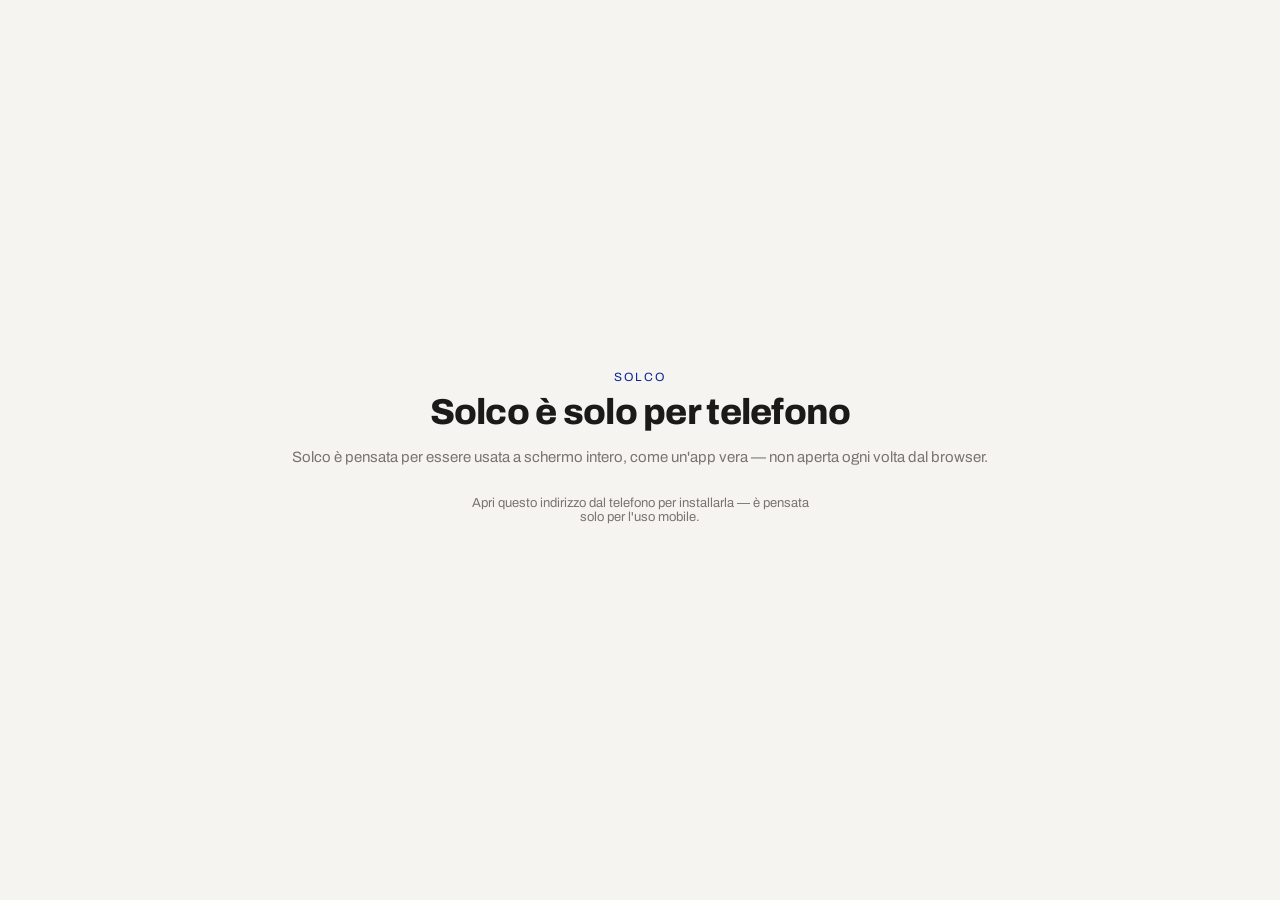
==== index.html @ b0c0eb14 "Add files via upload" ====
<!DOCTYPE html>
<html lang="it">
<head>
<meta charset="utf-8">
<meta name="viewport" content="width=device-width, initial-scale=1, viewport-fit=cover">
<title>Solco — Libreria</title>
<link rel="manifest" href="/manifest.json">
<link rel="apple-touch-icon" href="/assets/icon-192.png">
<meta name="apple-mobile-web-app-capable" content="yes">
<meta name="apple-mobile-web-app-status-bar-style" content="black-translucent">
<meta name="theme-color" content="#1c1a19">
<link rel="stylesheet" href="/assets/style.css">
<script>
  if (!(window.matchMedia('(display-mode: standalone)').matches || window.navigator.standalone)) {
    location.replace('/install.html');
  }
</script>
</head>
<body>
<div class="screen">
  <div class="topbar">
    <h1>Libreria</h1>
    <button class="icon-btn" id="profile-btn" aria-label="Profilo e impostazioni">☰</button>
  </div>

  <input class="input" id="search-input" placeholder="Cerca artista, titolo, etichetta…" style="font-size:15px">

  <div id="stat-row" class="stat-row" style="display:none">
    <div class="stat"><div class="stat-label">Dischi</div><div class="stat-value" id="stat-count">—</div></div>
    <div class="stat"><div class="stat-label">Valore</div><div class="stat-value" id="stat-value">—</div></div>
    <div class="stat"><div class="stat-label">Media</div><div class="stat-value" id="stat-avg">—</div></div>
  </div>

  <div class="chip-row" id="chip-row"></div>

  <div id="grid" class="grid"></div>
  <div id="empty-state" class="empty-state" style="display:none">
    <h3>Nessun disco ancora</h3>
    <p>Tocca "Scansiona" per aggiungere il primo vinile alla libreria.</p>
  </div>
</div>

<button class="fab" id="scan-fab" aria-label="Scansiona">◎</button>

<nav class="tabbar">
  <button class="tab active"><span class="tab-icon">▤</span>Libreria</button>
  <a class="tab" href="/statistiche.html"><span class="tab-icon">◆</span>Statistiche</a>
  <a class="tab" href="/cerca.html"><span class="tab-icon">☆</span>Da cercare</a>
</nav>

<!-- pannello profilo / impostazioni (dietro l'icona, non sempre in vista) -->
<div class="sheet-backdrop" id="sheet-backdrop"></div>
<div class="sheet" id="profile-sheet">
  <div class="sheet-handle"></div>
  <h3 id="profile-username">—</h3>
  <div id="admin-link-wrap" style="display:none">
    <a href="/admin.html" class="btn btn-secondary btn-block">Gestisci utenti e inviti</a>
  </div>
  <button class="btn btn-outline btn-block" id="logout-btn">Esci</button>
</div>

<script src="/assets/app.js"></script>
<script>
  let allAlbums = [];
  let activeChip = 'Tutti';

  function renderGrid() {
    const q = document.getElementById('search-input').value.trim().toLowerCase();
    let filtered = allAlbums;
    if (activeChip !== 'Tutti') filtered = filtered.filter(a => a.genre === activeChip);
    if (q) filtered = filtered.filter(a =>
      [a.artist, a.title, a.label].filter(Boolean).some(v => v.toLowerCase().includes(q))
    );

    const grid = document.getElementById('grid');
    const empty = document.getElementById('empty-state');
    if (allAlbums.length === 0) { grid.style.display = 'none'; empty.style.display = 'block'; return; }
    empty.style.display = 'none';
    grid.style.display = 'grid';

    grid.innerHTML = filtered.map(a => `
      <a class="record-card" href="/disco.html?id=${a.id}">
        <div class="record-cover" style="background:${coverColorFor(a)};color:#fff">
          <div class="cover-title">${a.title}</div>
        </div>
        <div class="record-artist">${a.artist}</div>
        <div class="record-meta"><span>${a.condition_media}</span><span>${formatEuro(a.value_estimate)}</span></div>
      </a>
    `).join('');
  }

  function renderChips() {
    const genres = [...new Set(allAlbums.map(a => a.genre).filter(Boolean))];
    const chips = ['Tutti', ...genres];
    document.getElementById('chip-row').innerHTML = chips.map(g =>
      `<button class="chip ${g === activeChip ? 'active' : ''}" data-genre="${g}">${g}</button>`
    ).join('');
    document.querySelectorAll('.chip').forEach(el => el.addEventListener('click', () => {
      activeChip = el.dataset.genre;
      haptic(HAPTIC.tap);
      renderChips(); renderGrid();
    }));
  }

  async function init() {
    const me = await loadCurrentUser();
    if (me) {
      document.getElementById('profile-username').textContent = me.username;
      if (me.role === 'Amministratore') document.getElementById('admin-link-wrap').style.display = 'block';
    }
    try {
      const [albumData, statsData] = await Promise.all([api('/api/album'), api('/api/stats')]);
      allAlbums = albumData.albums;
      renderChips();
      renderGrid();
      if (statsData.count > 0) {
        document.getElementById('stat-row').style.display = 'flex';
        document.getElementById('stat-count').textContent = statsData.count;
        document.getElementById('stat-value').textContent = formatEuro(statsData.total_value);
        document.getElementById('stat-avg').textContent = statsData.avg_condition;
      }
    } catch (err) { toast(err.message); }
  }
  init();

  document.getElementById('search-input').addEventListener('input', debounce(renderGrid, 150));
  document.getElementById('scan-fab').addEventListener('click', () => { haptic(HAPTIC.tap); location.href = '/scansione.html'; });
  document.getElementById('profile-btn').addEventListener('click', () => openSheet('profile-sheet'));
  document.getElementById('sheet-backdrop').addEventListener('click', () => closeSheet('profile-sheet'));
  document.getElementById('logout-btn').addEventListener('click', doLogout);
</script>
</body>
</html>
---- assets/style.css ----
@import url('https://fonts.googleapis.com/css2?family=Archivo:wght@500;800&family=Archivo+Black&display=swap');

:root {
  --color-bg: #f6f4f1;
  --color-surface: #ffffff;
  --color-text: #1c1a19;
  --color-dark: #201e1d;
  --color-neutral-200: #ece9e5;
  --color-neutral-300: #ddd8d2;
  --color-neutral-700: #79746e;
  --color-divider: #e2ddd7;
  --color-accent: #1440d8;
  --color-accent-100: #eef2ff;
  --color-accent-300: #8ba2ff;
  --color-accent-700: #0a2794;
  --color-danger: #b3261e;
  --font-heading: 'Archivo', system-ui, sans-serif;
  --font-body: -apple-system, BlinkMacSystemFont, 'Archivo', system-ui, sans-serif;
  --safe-top: env(safe-area-inset-top, 0px);
  --safe-bottom: env(safe-area-inset-bottom, 0px);
}

* { box-sizing: border-box; }
html, body { margin: 0; padding: 0; -webkit-tap-highlight-color: transparent; }
body {
  background: var(--color-bg);
  color: var(--color-text);
  font-family: var(--font-body);
  overscroll-behavior-y: none;
  min-height: 100vh;
}
h1, h2, h3, h4 { font-family: var(--font-heading); font-weight: 800; margin: 0; letter-spacing: -0.02em; }
p { margin: 0; }
a { color: var(--color-accent-700); text-decoration: none; }
button { font-family: inherit; cursor: pointer; }

/* --- layout --- */
.screen { min-height: 100vh; padding: calc(18px + var(--safe-top)) 20px calc(90px + var(--safe-bottom)); display: flex; flex-direction: column; gap: 18px; }
.screen--no-tabbar { padding-bottom: calc(24px + var(--safe-bottom)); }
.topbar { display: flex; align-items: center; justify-content: space-between; }
.topbar h1 { font-size: 30px; }
.back-link { font-size: 15px; color: var(--color-accent-700); }

/* --- pulsanti --- */
.btn { display: inline-flex; align-items: center; justify-content: center; gap: 8px; border: none; border-radius: 3px; font-family: var(--font-heading); font-weight: 800; font-size: 15px; min-height: 48px; padding: 0 20px; transition: transform .08s ease, opacity .15s ease; }
.btn:active { transform: scale(0.97); }
.btn-primary { background: var(--color-accent); color: #fff; }
.btn-secondary { background: var(--color-neutral-200); color: var(--color-text); }
.btn-outline { background: transparent; color: var(--color-text); border: 1.5px solid var(--color-divider); }
.btn-danger { background: var(--color-danger); color: #fff; }
.btn-block { width: 100%; }
.btn[disabled] { opacity: .5; pointer-events: none; }
.icon-btn { width: 40px; height: 40px; border-radius: 50%; border: none; background: var(--color-neutral-200); display: flex; align-items: center; justify-content: center; font-size: 17px; }

/* --- tag / badge --- */
.tag { display: inline-flex; align-items: center; padding: 5px 10px; border-radius: 3px; font-size: 12px; font-family: var(--font-heading); font-weight: 800; }
.tag-accent { background: var(--color-accent); color: #fff; }
.tag-neutral { background: var(--color-neutral-200); color: var(--color-text); }
.tag-outline { background: transparent; border: 1px solid var(--color-divider); color: var(--color-neutral-700); }

/* --- campi form --- */
.field { display: flex; flex-direction: column; gap: 6px; }
.field label { font-size: 12px; letter-spacing: .08em; text-transform: uppercase; color: var(--color-neutral-700); }
.input, select.input, textarea.input {
  width: 100%; border: 1.5px solid var(--color-divider); border-radius: 3px; background: var(--color-surface);
  padding: 13px 14px; font-size: 16px; color: var(--color-text); font-family: inherit;
}
.input:focus { outline: none; border-color: var(--color-accent); }
textarea.input { resize: vertical; min-height: 80px; }

/* --- stat mini-bar (in cima a libreria) --- */
.stat-row { display: flex; gap: 20px; border-top: 2px solid var(--color-divider); border-bottom: 1px solid var(--color-divider); padding: 12px 0 14px; }
.stat-row .stat + .stat { border-left: 1px solid var(--color-divider); padding-left: 20px; }
.stat-label { font-size: 10px; letter-spacing: .1em; text-transform: uppercase; color: var(--color-neutral-700); margin-bottom: 4px; }
.stat-value { font-family: var(--font-heading); font-weight: 800; font-size: 20px; }

/* --- chip filtri --- */
.chip-row { display: flex; gap: 8px; overflow-x: auto; padding-bottom: 4px; -ms-overflow-style: none; scrollbar-width: none; }
.chip-row::-webkit-scrollbar { display: none; }
.chip { flex: 0 0 auto; padding: 7px 14px; border-radius: 20px; font-size: 13px; background: var(--color-neutral-200); color: var(--color-text); border: none; white-space: nowrap; }
.chip.active { background: var(--color-accent); color: #fff; font-weight: 700; }

/* --- griglia libreria --- */
.grid { display: grid; grid-template-columns: 1fr 1fr; gap: 18px 14px; }
.record-card { display: flex; flex-direction: column; text-align: left; background: none; border: none; padding: 0; }
.record-cover { aspect-ratio: 1; padding: 12px; display: flex; flex-direction: column; justify-content: flex-end; border-radius: 2px; }
.record-cover .cover-title { font-family: var(--font-heading); font-weight: 800; font-size: 16px; line-height: 1.05; }
.record-artist { font-family: var(--font-heading); font-weight: 800; font-size: 13px; margin-top: 8px; }
.record-meta { font-size: 12px; color: var(--color-neutral-700); display: flex; justify-content: space-between; margin-top: 2px; }

/* --- stato vuoto --- */
.empty-state { text-align: center; padding: 48px 24px; color: var(--color-neutral-700); }
.empty-state p { margin-top: 8px; font-size: 14px; }

/* --- floating action button --- */
.fab { position: fixed; right: 20px; bottom: calc(84px + var(--safe-bottom)); background: var(--color-accent); color: #fff; border: none; border-radius: 50%; width: 58px; height: 58px; font-size: 24px; display: flex; align-items: center; justify-content: center; box-shadow: 0 6px 18px rgba(20,64,216,.35); z-index: 20; }
.fab:active { transform: scale(0.94); }

/* --- tab bar inferiore (navigazione principale, l'unica sempre visibile) --- */
.tabbar { position: fixed; left: 0; right: 0; bottom: 0; background: var(--color-surface); border-top: 1px solid var(--color-divider); display: flex; padding-bottom: var(--safe-bottom); z-index: 10; }
.tab { flex: 1; display: flex; flex-direction: column; align-items: center; gap: 3px; padding: 10px 0 8px; background: none; border: none; color: var(--color-neutral-700); font-size: 11px; }
.tab.active { color: var(--color-accent); font-weight: 700; }
.tab .tab-icon { font-size: 19px; }

/* --- pannello secondario / bottom sheet (modifica, elimina, impostazioni) --- */
.sheet-backdrop { position: fixed; inset: 0; background: rgba(28,26,25,.45); z-index: 30; opacity: 0; pointer-events: none; transition: opacity .2s ease; }
.sheet-backdrop.open { opacity: 1; pointer-events: auto; }
.sheet { position: fixed; left: 0; right: 0; bottom: 0; background: var(--color-surface); border-radius: 14px 14px 0 0; padding: 10px 22px calc(26px + var(--safe-bottom)); z-index: 31; transform: translateY(100%); transition: transform .25s cubic-bezier(.32,.72,0,1); display: flex; flex-direction: column; gap: 16px; max-height: 82vh; overflow-y: auto; }
.sheet.open { transform: translateY(0); }
.sheet-handle { width: 36px; height: 4px; background: var(--color-neutral-300); border-radius: 2px; margin: 8px auto 4px; }
.sheet h3 { font-size: 20px; }

/* --- toast (conferma azioni) --- */
.toast { position: fixed; left: 50%; bottom: calc(92px + var(--safe-bottom)); transform: translate(-50%, 10px); background: var(--color-dark); color: #fff; padding: 12px 18px; border-radius: 8px; font-size: 14px; z-index: 40; opacity: 0; transition: opacity .2s ease, transform .2s ease; pointer-events: none; }
.toast.show { opacity: 1; transform: translate(-50%, 0); }

/* --- scheda disco --- */
.disc-cover { aspect-ratio: 1; padding: 24px; display: flex; flex-direction: column; justify-content: space-between; border-radius: 2px; color: #fff; }
.disc-cover .disc-meta-top { font-size: 10px; letter-spacing: .16em; text-transform: uppercase; opacity: .7; }
.disc-cover .disc-title { font-family: var(--font-heading); font-weight: 800; font-size: 34px; line-height: .98; }
.disc-cover .disc-artist { font-size: 14px; opacity: .8; margin-top: 6px; }
.detail-row { border-top: 1px solid var(--color-divider); display: flex; align-items: baseline; justify-content: space-between; padding: 13px 0; font-size: 14px; }
.detail-row:last-of-type { border-bottom: 2px solid var(--color-divider); }
.detail-row .detail-label { color: var(--color-neutral-700); font-size: 13px; }
.detail-value-big { font-family: var(--font-heading); font-weight: 800; font-size: 26px; color: var(--color-accent-700); }

/* --- scansione --- */
.scan-wrap { position: fixed; inset: 0; background: #141312; z-index: 50; display: flex; flex-direction: column; color: #f3f2f2; }
.scan-header { display: flex; align-items: center; justify-content: space-between; padding: calc(18px + var(--safe-top)) 22px 16px; }
.scan-video-wrap { position: relative; flex: 1; overflow: hidden; background: #000; }
.scan-video-wrap video { width: 100%; height: 100%; object-fit: cover; }
.scan-frame { position: absolute; left: 40px; right: 40px; top: 34%; bottom: 34%; pointer-events: none; }
.scan-frame .corner { position: absolute; width: 30px; height: 30px; border-color: var(--color-accent-300); border-style: solid; border-width: 0; }
.scan-frame .tl { top: 0; left: 0; border-top-width: 3px; border-left-width: 3px; }
.scan-frame .tr { top: 0; right: 0; border-top-width: 3px; border-right-width: 3px; }
.scan-frame .bl { bottom: 0; left: 0; border-bottom-width: 3px; border-left-width: 3px; }
.scan-frame .br { bottom: 0; right: 0; border-bottom-width: 3px; border-right-width: 3px; }
.scan-frame.found .corner { border-color: #38d17a; }
.scan-footer { padding: 22px; display: flex; flex-direction: column; gap: 16px; }
.scan-mode-toggle { display: flex; border: 1px solid rgba(243,242,242,.35); border-radius: 3px; overflow: hidden; }
.scan-mode-toggle button { flex: 1; background: none; border: none; color: rgba(243,242,242,.75); padding: 11px 14px; font-size: 13px; }
.scan-mode-toggle button.active { background: var(--color-accent); color: #fff; font-family: var(--font-heading); font-weight: 800; }
.scan-hint { font-size: 14px; line-height: 1.5; color: rgba(243,242,242,.75); }
.scan-status { border-top: 1px solid rgba(243,242,242,.25); padding-top: 14px; display: flex; align-items: center; justify-content: space-between; font-size: 13px; color: rgba(243,242,242,.75); }

/* --- grafici (svg fatti a mano, coerenti col concept) --- */
.chart-block { padding: 4px 0; }
.chart-block h4 { font-size: 16px; margin-bottom: 2px; }
.chart-caption { font-size: 12px; color: var(--color-neutral-700); margin-bottom: 14px; }
.chart-axis-labels { display: flex; justify-content: space-between; font-size: 11px; color: var(--color-neutral-700); margin-top: 8px; border-top: 1px solid var(--color-divider); padding-top: 8px; }
.quality-bar { display: flex; height: 30px; border-radius: 2px; overflow: hidden; margin-bottom: 12px; }

/* --- animazioni feedback --- */
@keyframes pop { 0% { transform: scale(1); } 40% { transform: scale(1.06); } 100% { transform: scale(1); } }
.pop { animation: pop .28s ease; }
@keyframes fade-out { to { opacity: 0; transform: scale(.94); } }
.fading-out { animation: fade-out .18s ease forwards; }

.spinner { width: 22px; height: 22px; border: 3px solid var(--color-neutral-300); border-top-color: var(--color-accent); border-radius: 50%; animation: spin .7s linear infinite; }
@keyframes spin { to { transform: rotate(360deg); } }

.center-msg { display: flex; flex-direction: column; align-items: center; justify-content: center; gap: 12px; padding: 60px 20px; text-align: center; color: var(--color-neutral-700); }
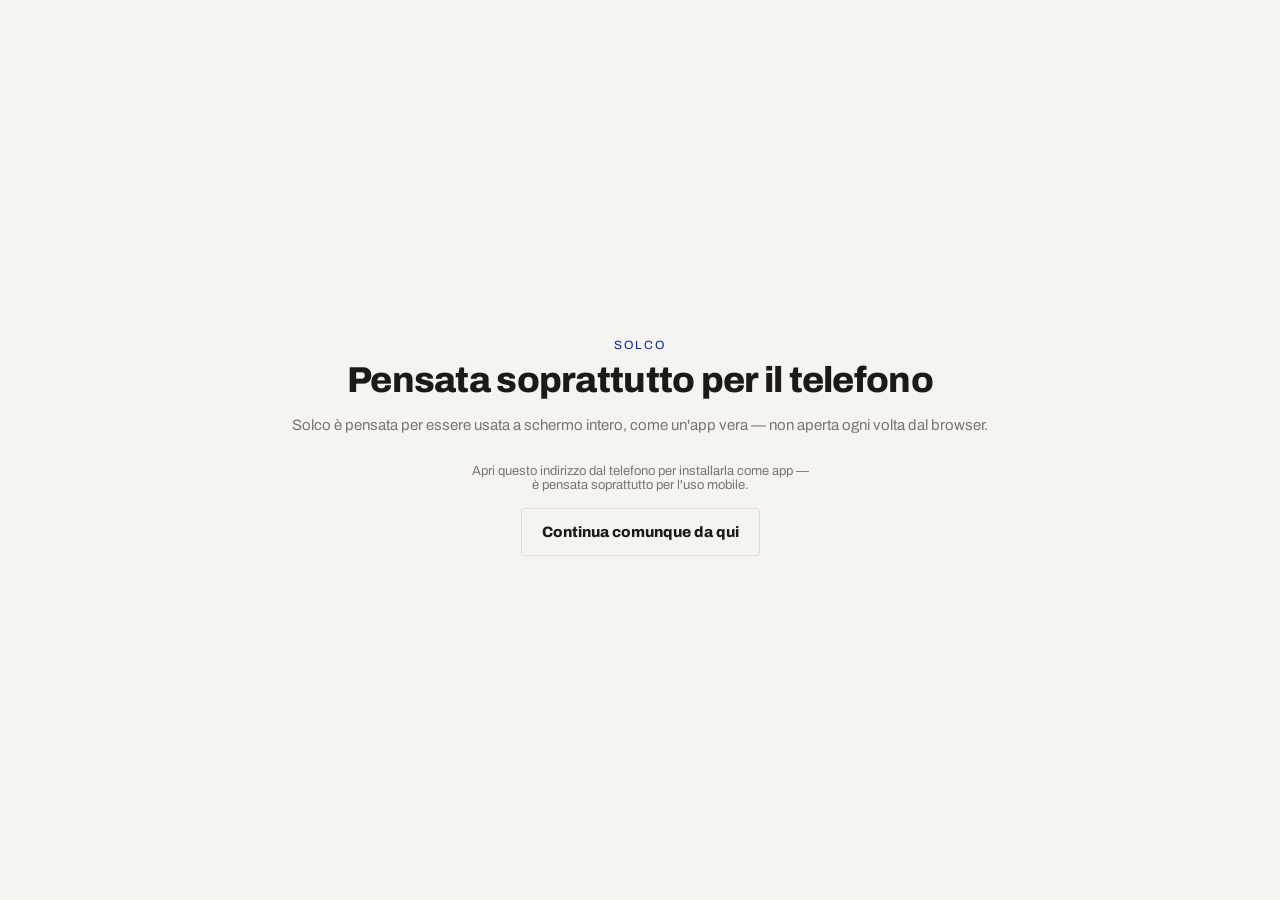
==== commit a63f64a5: "solco-update-1" ====
--- a/index.html
+++ b/index.html
@@ -11,7 +11,8 @@
 <meta name="theme-color" content="#1c1a19">
 <link rel="stylesheet" href="/assets/style.css">
 <script>
-  if (!(window.matchMedia('(display-mode: standalone)').matches || window.navigator.standalone)) {
+  var desktopOk = document.cookie.indexOf('desktop_ok=1') !== -1;
+  if (!desktopOk && !(window.matchMedia('(display-mode: standalone)').matches || window.navigator.standalone)) {
     location.replace('/install.html');
   }
 </script>
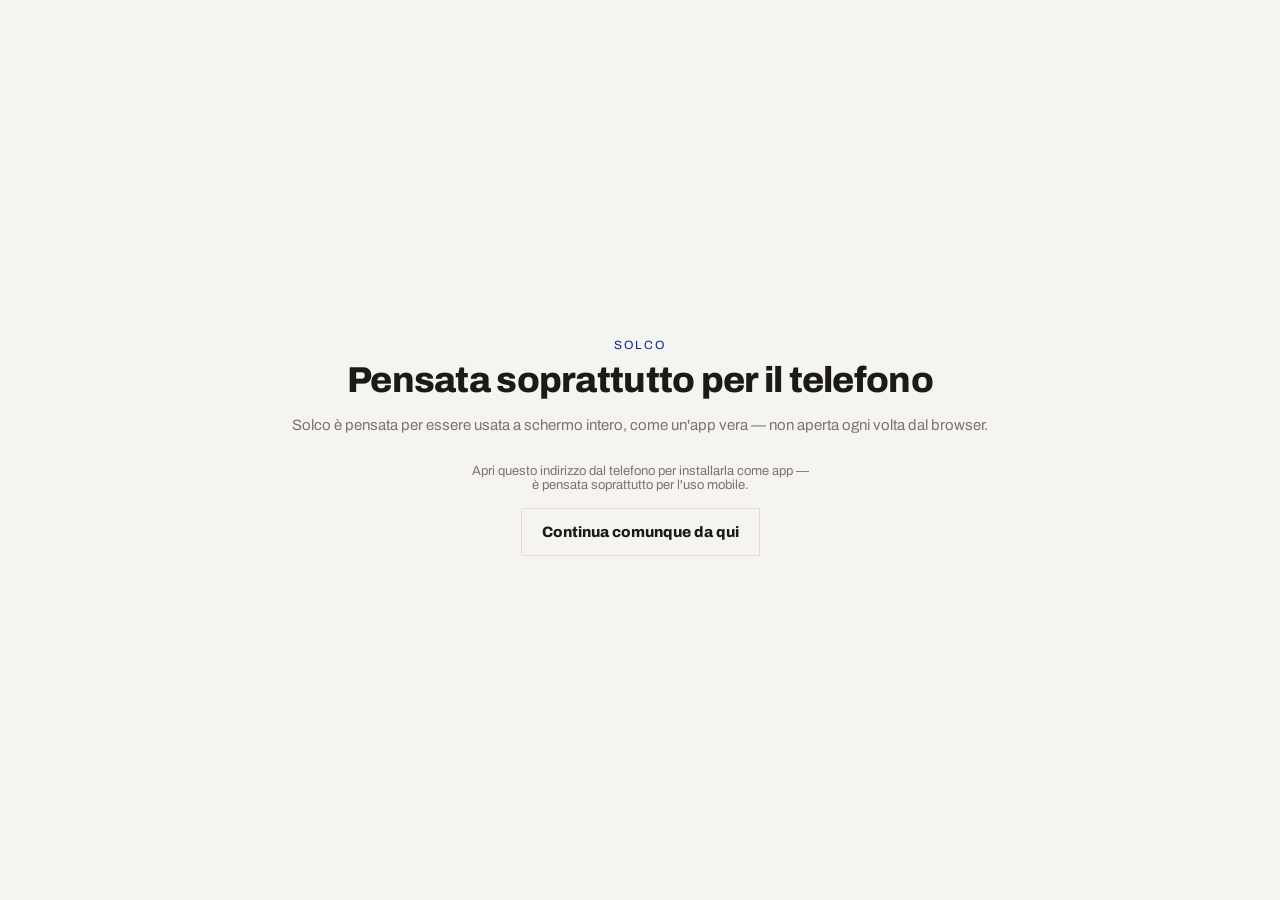
==== commit e1a060b5: "v4" ====
--- a/index.html
+++ b/index.html
@@ -45,6 +45,7 @@
 
 <nav class="tabbar">
   <button class="tab active"><span class="tab-icon">▤</span>Libreria</button>
+  <a class="tab" href="/amici.html"><span class="tab-icon">◐</span>Amici</a>
   <a class="tab" href="/statistiche.html"><span class="tab-icon">◆</span>Statistiche</a>
   <a class="tab" href="/cerca.html"><span class="tab-icon">☆</span>Da cercare</a>
 </nav>
@@ -53,7 +54,14 @@
 <div class="sheet-backdrop" id="sheet-backdrop"></div>
 <div class="sheet" id="profile-sheet">
   <div class="sheet-handle"></div>
-  <h3 id="profile-username">—</h3>
+  <div style="display:flex;align-items:center;gap:12px">
+    <div id="profile-avatar" style="width:52px;height:52px;background:var(--color-neutral-200);flex:0 0 auto;display:flex;align-items:center;justify-content:center;overflow:hidden"></div>
+    <div>
+      <h3 id="profile-username" style="font-size:18px">—</h3>
+      <p id="profile-bio" style="font-size:13px;color:var(--color-neutral-700);margin-top:2px"></p>
+    </div>
+  </div>
+  <a href="/profilo.html" class="btn btn-secondary btn-block">Modifica profilo</a>
   <div id="admin-link-wrap" style="display:none">
     <a href="/admin.html" class="btn btn-secondary btn-block">Gestisci utenti e inviti</a>
   </div>
@@ -107,6 +115,10 @@
     const me = await loadCurrentUser();
     if (me) {
       document.getElementById('profile-username').textContent = me.username;
+      document.getElementById('profile-bio').textContent = me.bio || '';
+      document.getElementById('profile-avatar').innerHTML = me.avatar_url
+        ? `<img src="${me.avatar_url}" style="width:100%;height:100%;object-fit:cover">`
+        : `<span style="font-family:var(--font-heading);font-weight:800;color:var(--color-neutral-700)">${me.username[0].toUpperCase()}</span>`;
       if (me.role === 'Amministratore') document.getElementById('admin-link-wrap').style.display = 'block';
     }
     try {
--- a/assets/style.css
+++ b/assets/style.css
@@ -42,7 +42,7 @@
 .back-link { font-size: 15px; color: var(--color-accent-700); }
 
 /* --- pulsanti --- */
-.btn { display: inline-flex; align-items: center; justify-content: center; gap: 8px; border: none; border-radius: 3px; font-family: var(--font-heading); font-weight: 800; font-size: 15px; min-height: 48px; padding: 0 20px; transition: transform .08s ease, opacity .15s ease; }
+.btn { display: inline-flex; align-items: center; justify-content: center; gap: 8px; border: none; border-radius: 0; font-family: var(--font-heading); font-weight: 800; font-size: 15px; min-height: 48px; padding: 0 20px; transition: transform .08s ease, opacity .15s ease; }
 .btn:active { transform: scale(0.97); }
 .btn-primary { background: var(--color-accent); color: #fff; }
 .btn-secondary { background: var(--color-neutral-200); color: var(--color-text); }
@@ -50,10 +50,10 @@
 .btn-danger { background: var(--color-danger); color: #fff; }
 .btn-block { width: 100%; }
 .btn[disabled] { opacity: .5; pointer-events: none; }
-.icon-btn { width: 40px; height: 40px; border-radius: 50%; border: none; background: var(--color-neutral-200); display: flex; align-items: center; justify-content: center; font-size: 17px; }
+.icon-btn { width: 40px; height: 40px; border-radius: 0; border: none; background: var(--color-neutral-200); display: flex; align-items: center; justify-content: center; font-size: 17px; }
 
 /* --- tag / badge --- */
-.tag { display: inline-flex; align-items: center; padding: 5px 10px; border-radius: 3px; font-size: 12px; font-family: var(--font-heading); font-weight: 800; }
+.tag { display: inline-flex; align-items: center; padding: 5px 10px; border-radius: 0; font-size: 12px; font-family: var(--font-heading); font-weight: 800; }
 .tag-accent { background: var(--color-accent); color: #fff; }
 .tag-neutral { background: var(--color-neutral-200); color: var(--color-text); }
 .tag-outline { background: transparent; border: 1px solid var(--color-divider); color: var(--color-neutral-700); }
@@ -62,7 +62,7 @@
 .field { display: flex; flex-direction: column; gap: 6px; }
 .field label { font-size: 12px; letter-spacing: .08em; text-transform: uppercase; color: var(--color-neutral-700); }
 .input, select.input, textarea.input {
-  width: 100%; border: 1.5px solid var(--color-divider); border-radius: 3px; background: var(--color-surface);
+  width: 100%; border: 1.5px solid var(--color-divider); border-radius: 0; background: var(--color-surface);
   padding: 13px 14px; font-size: 16px; color: var(--color-text); font-family: inherit;
 }
 .input:focus { outline: none; border-color: var(--color-accent); }
@@ -77,13 +77,13 @@
 /* --- chip filtri --- */
 .chip-row { display: flex; gap: 8px; overflow-x: auto; padding-bottom: 4px; -ms-overflow-style: none; scrollbar-width: none; }
 .chip-row::-webkit-scrollbar { display: none; }
-.chip { flex: 0 0 auto; padding: 7px 14px; border-radius: 20px; font-size: 13px; background: var(--color-neutral-200); color: var(--color-text); border: none; white-space: nowrap; }
+.chip { flex: 0 0 auto; padding: 7px 14px; border-radius: 0; font-size: 13px; background: var(--color-neutral-200); color: var(--color-text); border: none; white-space: nowrap; }
 .chip.active { background: var(--color-accent); color: #fff; font-weight: 700; }
 
 /* --- griglia libreria --- */
 .grid { display: grid; grid-template-columns: 1fr 1fr; gap: 18px 14px; }
 .record-card { display: flex; flex-direction: column; text-align: left; background: none; border: none; padding: 0; }
-.record-cover { aspect-ratio: 1; padding: 12px; display: flex; flex-direction: column; justify-content: flex-end; border-radius: 2px; }
+.record-cover { aspect-ratio: 1; padding: 12px; display: flex; flex-direction: column; justify-content: flex-end; border-radius: 0; }
 .record-cover .cover-title { font-family: var(--font-heading); font-weight: 800; font-size: 16px; line-height: 1.05; }
 .record-artist { font-family: var(--font-heading); font-weight: 800; font-size: 13px; margin-top: 8px; }
 .record-meta { font-size: 12px; color: var(--color-neutral-700); display: flex; justify-content: space-between; margin-top: 2px; }
@@ -93,7 +93,7 @@
 .empty-state p { margin-top: 8px; font-size: 14px; }
 
 /* --- floating action button --- */
-.fab { position: fixed; right: 20px; bottom: calc(84px + var(--safe-bottom)); background: var(--color-accent); color: #fff; border: none; border-radius: 50%; width: 58px; height: 58px; font-size: 24px; display: flex; align-items: center; justify-content: center; box-shadow: 0 6px 18px rgba(20,64,216,.35); z-index: 20; }
+.fab { position: fixed; right: 20px; bottom: calc(84px + var(--safe-bottom)); background: var(--color-accent); color: #fff; border: none; border-radius: 0; width: 58px; height: 58px; font-size: 24px; display: flex; align-items: center; justify-content: center; box-shadow: 0 6px 18px rgba(20,64,216,.35); z-index: 20; }
 .fab:active { transform: scale(0.94); }
 
 /* --- tab bar inferiore (navigazione principale, l'unica sempre visibile) --- */
@@ -105,17 +105,17 @@
 /* --- pannello secondario / bottom sheet (modifica, elimina, impostazioni) --- */
 .sheet-backdrop { position: fixed; inset: 0; background: rgba(28,26,25,.45); z-index: 30; opacity: 0; pointer-events: none; transition: opacity .2s ease; }
 .sheet-backdrop.open { opacity: 1; pointer-events: auto; }
-.sheet { position: fixed; left: 0; right: 0; bottom: 0; background: var(--color-surface); border-radius: 14px 14px 0 0; padding: 10px 22px calc(26px + var(--safe-bottom)); z-index: 31; transform: translateY(100%); transition: transform .25s cubic-bezier(.32,.72,0,1); display: flex; flex-direction: column; gap: 16px; max-height: 82vh; overflow-y: auto; }
+.sheet { position: fixed; left: 0; right: 0; bottom: 0; background: var(--color-surface); border-radius: 0; padding: 10px 22px calc(26px + var(--safe-bottom)); z-index: 31; transform: translateY(100%); transition: transform .25s cubic-bezier(.32,.72,0,1); display: flex; flex-direction: column; gap: 16px; max-height: 82vh; overflow-y: auto; }
 .sheet.open { transform: translateY(0); }
-.sheet-handle { width: 36px; height: 4px; background: var(--color-neutral-300); border-radius: 2px; margin: 8px auto 4px; }
+.sheet-handle { width: 36px; height: 3px; background: var(--color-neutral-300); border-radius: 0; margin: 8px auto 4px; }
 .sheet h3 { font-size: 20px; }
 
 /* --- toast (conferma azioni) --- */
-.toast { position: fixed; left: 50%; bottom: calc(92px + var(--safe-bottom)); transform: translate(-50%, 10px); background: var(--color-dark); color: #fff; padding: 12px 18px; border-radius: 8px; font-size: 14px; z-index: 40; opacity: 0; transition: opacity .2s ease, transform .2s ease; pointer-events: none; }
+.toast { position: fixed; left: 50%; bottom: calc(92px + var(--safe-bottom)); transform: translate(-50%, 10px); background: var(--color-dark); color: #fff; padding: 12px 18px; border-radius: 0; font-size: 14px; z-index: 40; opacity: 0; transition: opacity .2s ease, transform .2s ease; pointer-events: none; }
 .toast.show { opacity: 1; transform: translate(-50%, 0); }
 
 /* --- scheda disco --- */
-.disc-cover { aspect-ratio: 1; padding: 24px; display: flex; flex-direction: column; justify-content: space-between; border-radius: 2px; color: #fff; }
+.disc-cover { aspect-ratio: 1; padding: 24px; display: flex; flex-direction: column; justify-content: space-between; border-radius: 0; color: #fff; }
 .disc-cover .disc-meta-top { font-size: 10px; letter-spacing: .16em; text-transform: uppercase; opacity: .7; }
 .disc-cover .disc-title { font-family: var(--font-heading); font-weight: 800; font-size: 34px; line-height: .98; }
 .disc-cover .disc-artist { font-size: 14px; opacity: .8; margin-top: 6px; }
@@ -137,7 +137,7 @@
 .scan-frame .br { bottom: 0; right: 0; border-bottom-width: 3px; border-right-width: 3px; }
 .scan-frame.found .corner { border-color: #38d17a; }
 .scan-footer { padding: 22px; display: flex; flex-direction: column; gap: 16px; }
-.scan-mode-toggle { display: flex; border: 1px solid rgba(243,242,242,.35); border-radius: 3px; overflow: hidden; }
+.scan-mode-toggle { display: flex; border: 1px solid rgba(243,242,242,.35); border-radius: 0; overflow: hidden; }
 .scan-mode-toggle button { flex: 1; background: none; border: none; color: rgba(243,242,242,.75); padding: 11px 14px; font-size: 13px; }
 .scan-mode-toggle button.active { background: var(--color-accent); color: #fff; font-family: var(--font-heading); font-weight: 800; }
 .scan-hint { font-size: 14px; line-height: 1.5; color: rgba(243,242,242,.75); }
@@ -148,7 +148,7 @@
 .chart-block h4 { font-size: 16px; margin-bottom: 2px; }
 .chart-caption { font-size: 12px; color: var(--color-neutral-700); margin-bottom: 14px; }
 .chart-axis-labels { display: flex; justify-content: space-between; font-size: 11px; color: var(--color-neutral-700); margin-top: 8px; border-top: 1px solid var(--color-divider); padding-top: 8px; }
-.quality-bar { display: flex; height: 30px; border-radius: 2px; overflow: hidden; margin-bottom: 12px; }
+.quality-bar { display: flex; height: 30px; border-radius: 0; overflow: hidden; margin-bottom: 12px; }
 
 /* --- animazioni feedback --- */
 @keyframes pop { 0% { transform: scale(1); } 40% { transform: scale(1.06); } 100% { transform: scale(1); } }
